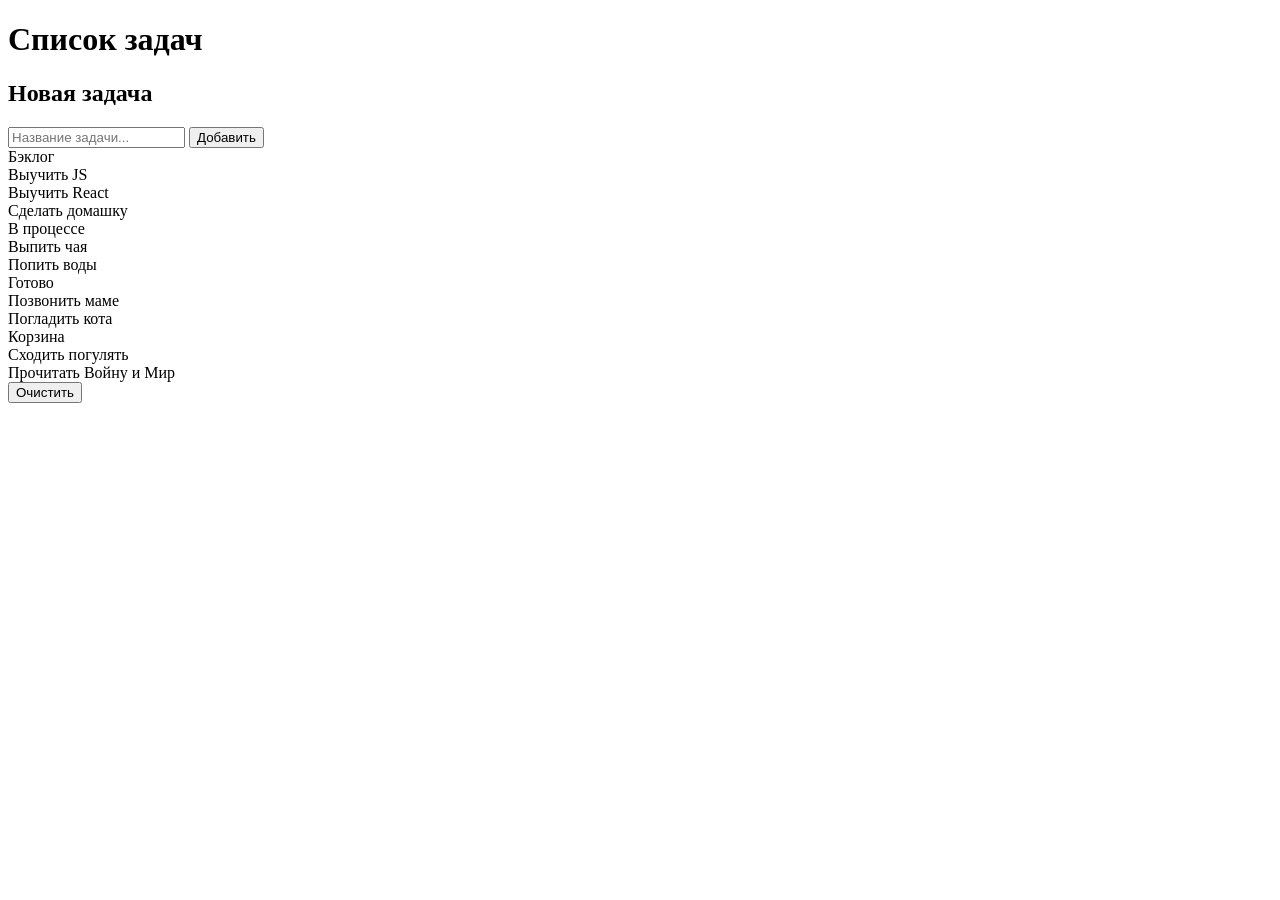
==== index.html @ a4dfc105 "Finished first task" ====
<!DOCTYPE html>
<html lang="ru">
<head>
    <meta charset="UTF-8">
    <meta name="viewport" content="width=device-width, initial-scale=1.0">
    <title>Список задач</title>
    <link rel="stylesheet" href="css/style.css">
</head>
<body>

    <header class="main-header">
        <h1>Список задач</h1>
    </header>

    <main class="app-container">
        <section class="new-task-section">
            <h2>Новая задача</h2>
            <form class="add-task-form">
                <input type="text" placeholder="Название задачи...">
                <button type="submit">Добавить</button>
            </form>
        </section>

        <section class="task-board">
            
            <div class="task-column">
                <div class="status-label status-backlog">Бэклог</div>
                <div class="tasks-wrapper">
                    <div class="task-item">Выучить JS</div>
                    <div class="task-item">Выучить React</div>
                    <div class="task-item">Сделать домашку</div>
                </div>
            </div>

            <div class="task-column">
                <div class="status-label status-in-progress">В процессе</div>
                 <div class="tasks-wrapper">
                    <div class="task-item">Выпить чая</div>
                    <div class="task-item">Попить воды</div>
                </div>
            </div>

            <div class="task-column">
                <div class="status-label status-done">Готово</div>
                 <div class="tasks-wrapper">
                    <div class="task-item">Позвонить маме</div>
                    <div class="task-item">Погладить кота</div>
                </div>
            </div>

            <div class="task-column">
                <div class="status-label status-trash">Корзина</div>
                 <div class="tasks-wrapper">
                    <div class="task-item">Сходить погулять</div>
                    <div class="task-item">Прочитать Войну и Мир</div>
                </div>
                <button class="clear-btn">Очистить</button>
            </div>

        </section>
    </main>

</body>
</html>
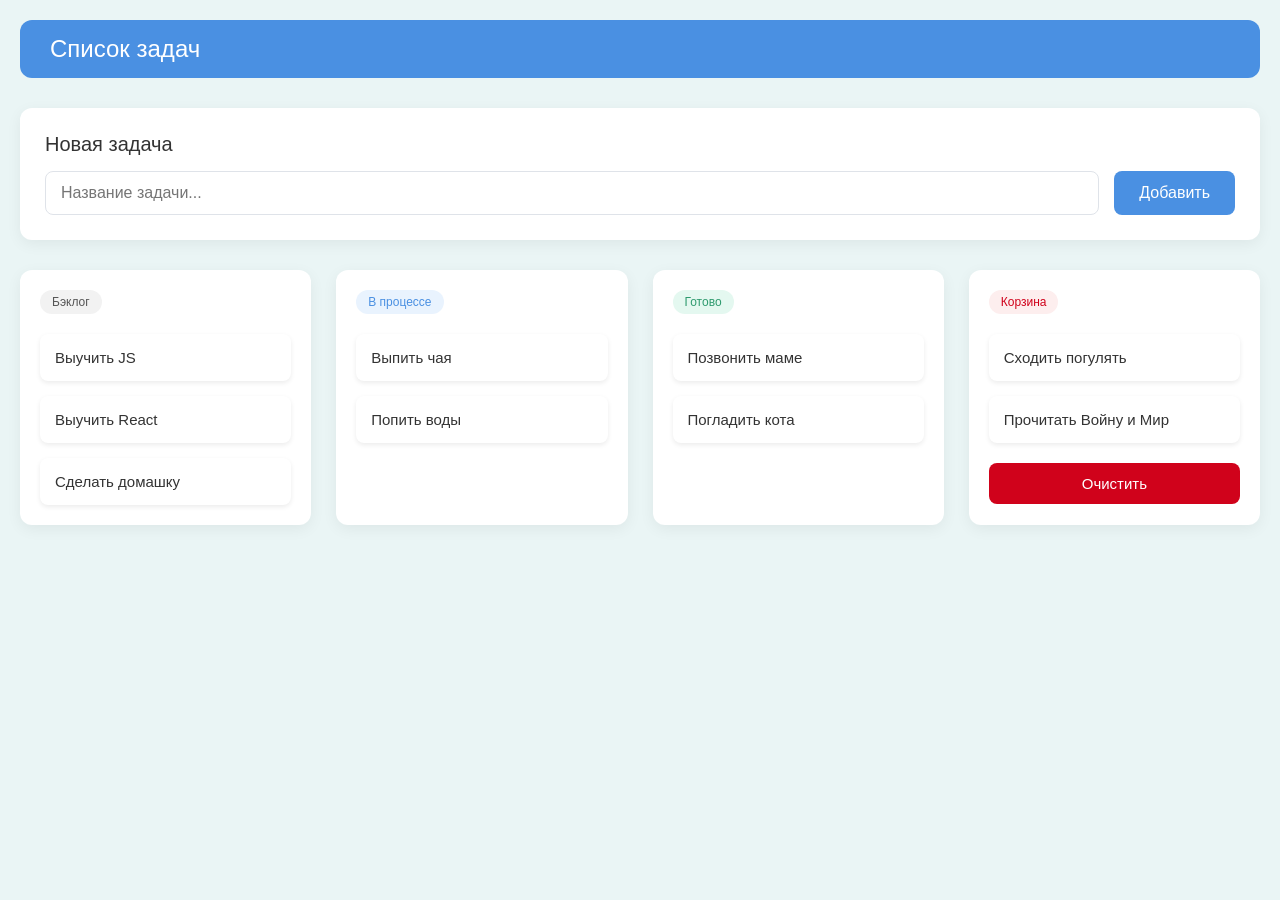
==== commit fdde456a: "Update index.html" ====
--- a/index.html
+++ b/index.html
@@ -3,8 +3,8 @@
 <head>
     <meta charset="UTF-8">
     <meta name="viewport" content="width=device-width, initial-scale=1.0">
-    <title>Список задач</title>
-    <link rel="stylesheet" href="css/style.css">
+    <title>Галлямов Марсель Айдарович</title>
+    <link rel="stylesheet" href="style.css">
 </head>
 <body>
 
@@ -61,4 +61,4 @@
     </main>
 
 </body>
-</html>+</html>
--- a/style.css
+++ b/style.css
@@ -0,0 +1,160 @@
+
+* {
+    box-sizing: border-box;
+    margin: 0;
+    padding: 0;
+}
+
+body {
+    font-family: 'Roboto', sans-serif;
+    background-color: #eaf5f5;
+    color: #333;
+    padding: 20px;
+}
+
+.main-header {
+    background-color: #4a90e2;
+    color: white;
+    padding: 15px 30px;
+    border-radius: 12px;
+    text-align: left;
+    margin-bottom: 30px;
+    box-shadow: 110 400px 100px rgba(1, 253, 127, 0.05);
+}
+
+.main-header h1 {
+    font-size: 24px;
+    font-weight: 500;
+}
+
+.new-task-section {
+    background-color: #ffffff;
+    padding: 25px;
+    border-radius: 12px;
+    margin-bottom: 30px;
+    box-shadow: 0 4px 15px rgba(0, 0, 0, 0.06);
+}
+
+.new-task-section h2 {
+    font-size: 20px;
+    font-weight: 500;
+    margin-bottom: 15px;
+}
+
+.add-task-form {
+    display: flex;
+    gap: 15px;
+}
+
+.add-task-form input {
+    flex-grow: 1;
+    padding: 12px 15px;
+    border: 1px solid #dfe3e9;
+    border-radius: 8px;
+    font-size: 16px;
+    transition: border-color 0.3s ease, box-shadow 0.3s ease;
+}
+
+.add-task-form input:focus {
+    outline: none;
+    border-color: #4a90e2;
+    box-shadow: 0 0 0 3px rgba(74, 144, 226, 0.2);
+}
+
+.add-task-form button {
+    background-color: #4a90e2;
+    color: white;
+    border: none;
+    padding: 12px 25px;
+    border-radius: 8px;
+    font-size: 16px;
+    font-weight: 500;
+    cursor: pointer;
+    transition: background-color 0.3s ease;
+}
+
+.add-task-form button:hover {
+    background-color: #357abd;
+}
+
+.task-board {
+    display: grid;
+    grid-template-columns: repeat(4, 1fr);
+    gap: 25px;
+}
+
+.task-column {
+    background-color: #ffffff;
+    padding: 20px;
+    border-radius: 12px;
+    box-shadow: 0 4px 15px rgba(0, 0, 0, 0.06);
+}
+
+.status-label {
+    display: inline-block;
+    padding: 5px 12px;
+    border-radius: 15px;
+    font-size: 12px;
+    font-weight: 500;
+    margin-bottom: 20px;
+}
+
+.status-backlog {
+    background-color: #f2f2f2;
+    color: #555;
+}
+
+.status-in-progress {
+    background-color: #e9f3fe;
+    color: #4a90e2;
+}
+
+.status-done {
+    background-color: #e4f8f0;
+    color: #2e9a6e;
+}
+
+.status-trash {
+    background-color: #fdeeee;
+    color: #d0021b;
+}
+
+/* c. СТИЛЬ ДЛЯ ЗАДАЧИ */
+.tasks-wrapper {
+    display: flex;
+    flex-direction: column;
+    gap: 15px;
+    min-height: 100px;
+}
+
+.task-item {
+    background-color: #ffffff;
+    padding: 15px;
+    border-radius: 8px;
+    box-shadow: 0 2px 5px rgba(0, 0, 0, 0.08);
+    font-size: 15px;
+    cursor: grab;
+    transition: box-shadow 0.3s ease;
+}
+
+.task-item:hover {
+    box-shadow: 0 4px 10px rgba(0, 0, 0, 0.12);
+}
+
+.clear-btn {
+    width: 100%;
+    margin-top: 20px;
+    background-color: #d0021b;
+    color: white;
+    border: none;
+    padding: 12px;
+    border-radius: 8px;
+    font-size: 15px;
+    font-weight: 500;
+    cursor: pointer;
+    transition: background-color 0.3s ease;
+}
+
+.clear-btn:hover {
+    background-color: #a80015;
+}
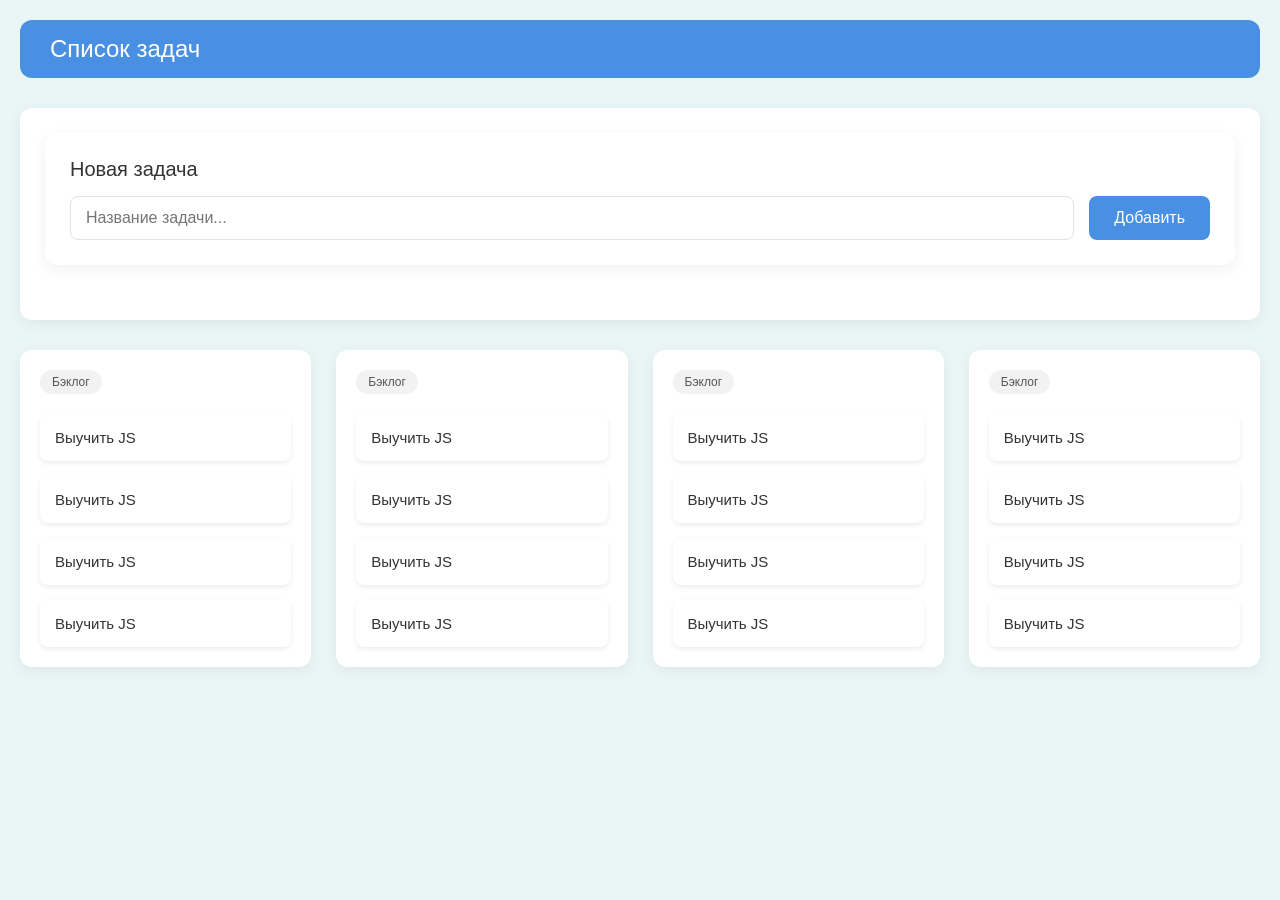
==== commit 6a0635d8: "Adding new components and updating the structure" ====
--- a/index.html
+++ b/index.html
@@ -8,57 +8,12 @@
 </head>
 <body>
 
-    <header class="main-header">
-        <h1>Список задач</h1>
-    </header>
-
     <main class="app-container">
         <section class="new-task-section">
-            <h2>Новая задача</h2>
-            <form class="add-task-form">
-                <input type="text" placeholder="Название задачи...">
-                <button type="submit">Добавить</button>
-            </form>
         </section>
-
         <section class="task-board">
-            
-            <div class="task-column">
-                <div class="status-label status-backlog">Бэклог</div>
-                <div class="tasks-wrapper">
-                    <div class="task-item">Выучить JS</div>
-                    <div class="task-item">Выучить React</div>
-                    <div class="task-item">Сделать домашку</div>
-                </div>
-            </div>
-
-            <div class="task-column">
-                <div class="status-label status-in-progress">В процессе</div>
-                 <div class="tasks-wrapper">
-                    <div class="task-item">Выпить чая</div>
-                    <div class="task-item">Попить воды</div>
-                </div>
-            </div>
-
-            <div class="task-column">
-                <div class="status-label status-done">Готово</div>
-                 <div class="tasks-wrapper">
-                    <div class="task-item">Позвонить маме</div>
-                    <div class="task-item">Погладить кота</div>
-                </div>
-            </div>
-
-            <div class="task-column">
-                <div class="status-label status-trash">Корзина</div>
-                 <div class="tasks-wrapper">
-                    <div class="task-item">Сходить погулять</div>
-                    <div class="task-item">Прочитать Войну и Мир</div>
-                </div>
-                <button class="clear-btn">Очистить</button>
-            </div>
-
         </section>
     </main>
-
+<script src="src/main.js" type="module"></script>
 </body>
-</html>
+</html>
--- a/style.css
+++ b/style.css
@@ -26,6 +26,7 @@
     font-size: 24px;
     font-weight: 500;
 }
+
 
 .new-task-section {
     background-color: #ffffff;
@@ -77,6 +78,7 @@
     background-color: #357abd;
 }
 
+
 .task-board {
     display: grid;
     grid-template-columns: repeat(4, 1fr);
@@ -124,7 +126,7 @@
     display: flex;
     flex-direction: column;
     gap: 15px;
-    min-height: 100px;
+    min-height: 100px; 
 }
 
 .task-item {
@@ -140,6 +142,7 @@
 .task-item:hover {
     box-shadow: 0 4px 10px rgba(0, 0, 0, 0.12);
 }
+
 
 .clear-btn {
     width: 100%;
@@ -157,4 +160,4 @@
 
 .clear-btn:hover {
     background-color: #a80015;
-}
+}
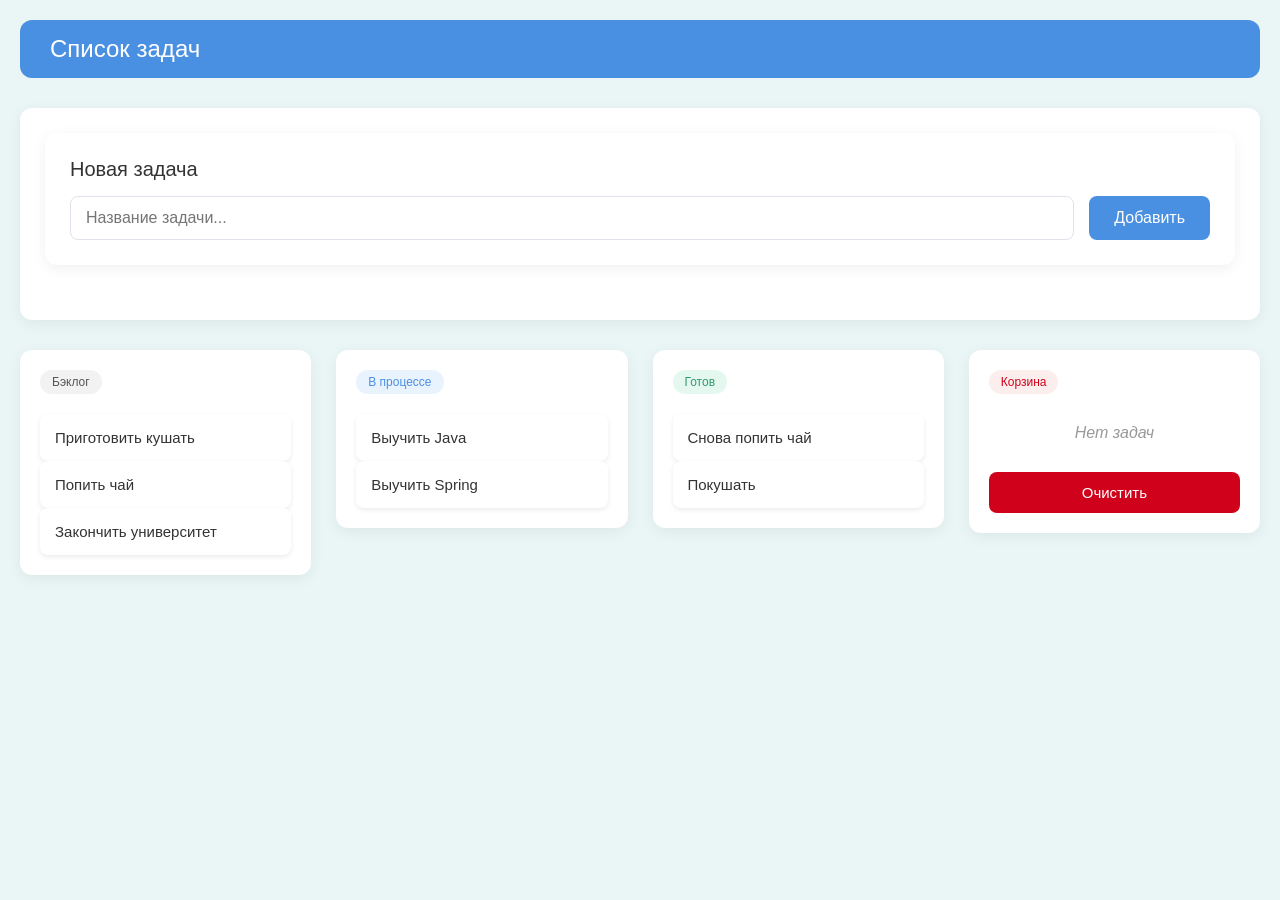
==== commit cba58e7c: "Create new function add plug" ====
--- a/index.html
+++ b/index.html
@@ -11,8 +11,6 @@
     <main class="app-container">
         <section class="new-task-section">
         </section>
-        <section class="task-board">
-        </section>
     </main>
 <script src="src/main.js" type="module"></script>
 </body>
--- a/style.css
+++ b/style.css
@@ -83,6 +83,7 @@
     display: grid;
     grid-template-columns: repeat(4, 1fr);
     gap: 25px;
+    align-items: start;
 }
 
 .task-column {
@@ -90,6 +91,7 @@
     padding: 20px;
     border-radius: 12px;
     box-shadow: 0 4px 15px rgba(0, 0, 0, 0.06);
+    justify-content: flex-start;
 }
 
 .status-label {
@@ -121,12 +123,19 @@
     color: #d0021b;
 }
 
-/* c. СТИЛЬ ДЛЯ ЗАДАЧИ */
+.plug {
+  text-align: center;
+  color: #999;
+  font-style: italic;
+  padding: 10px 0;
+}
+
+
 .tasks-wrapper {
     display: flex;
     flex-direction: column;
     gap: 15px;
-    min-height: 100px; 
+/*    min-height: 100px; */
 }
 
 .task-item {
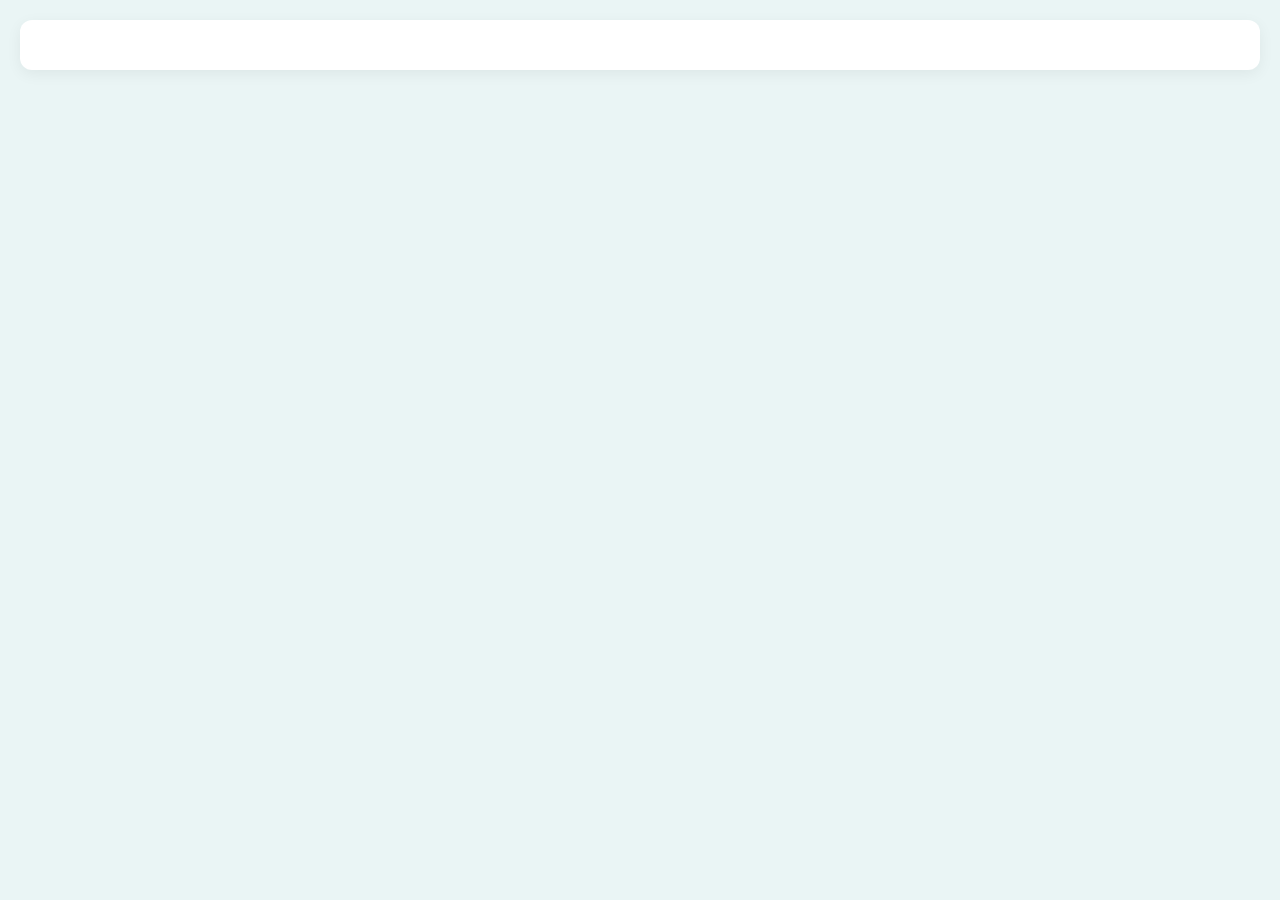
==== commit acfae673: "Update index.html" ====
--- a/index.html
+++ b/index.html
@@ -4,7 +4,7 @@
     <meta charset="UTF-8">
     <meta name="viewport" content="width=device-width, initial-scale=1.0">
     <title>Галлямов Марсель Айдарович</title>
-    <link rel="stylesheet" href="style.css">
+    <link rel="stylesheet" href="./style.css">
 </head>
 <body>
 
@@ -12,6 +12,6 @@
         <section class="new-task-section">
         </section>
     </main>
-<script src="src/main.js" type="module"></script>
+<script src="./src/main.js" type="module"></script>
 </body>
-</html>+</html>
